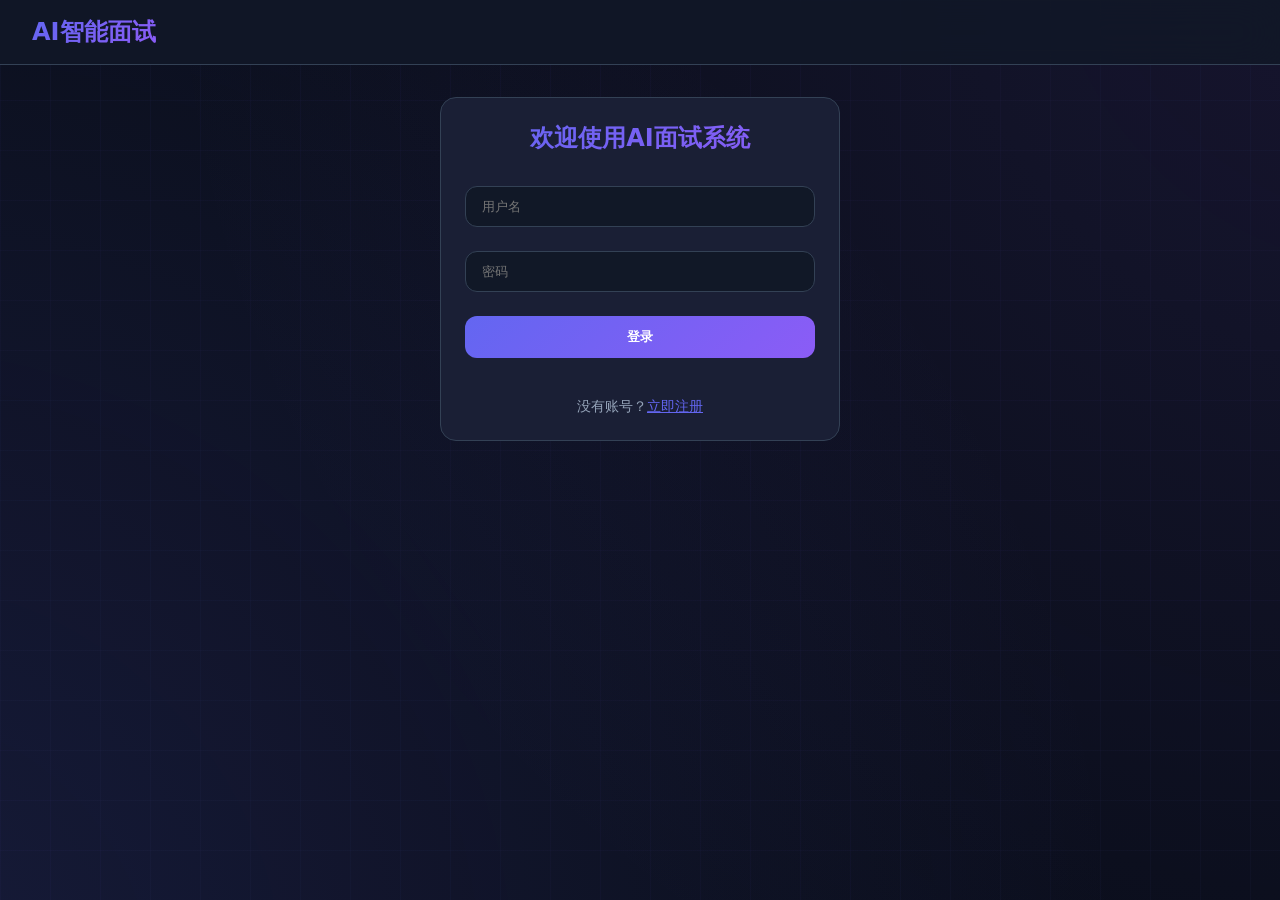
==== app/static_new/index.html @ 8582b187 "feat: 重构高级UI界面 - 深色科技风 - 新增 index.html: 完整面试流程页面（登录/注册/简历上传/面试/报告） - 新增 app.js: 纯JS逻辑，无Vue依赖 - 新增 Ch" ====
<!DOCTYPE html>
<html lang="zh-CN">
<head>
    <meta charset="UTF-8">
    <meta name="viewport" content="width=device-width, initial-scale=1.0">
    <title>AI智能面试系统</title>
    <link rel="stylesheet" href="css/style.css">
    <script src="js/chart.umd.js"></script>
</head>
<body>
    <div class="bg"></div>
    <div class="grid"></div>
    <nav class="navbar">
        <div class="brand">AI智能面试</div>
        <div class="flex gap-2 items-center">
            <span id="userInfo" class="text-muted text-sm hidden"></span>
            <button id="btnLogout" class="btn btn-secondary hidden" onclick="logout()">退出</button>
        </div>
    </nav>
    <main class="container mt-4">
        <!-- 登录界面 -->
        <div id="loginSection" class="card fade-in" style="max-width:400px;margin:2rem auto">
            <h2 class="text-2xl text-gradient mb-4 text-center">欢迎使用AI面试系统</h2>
            <div class="flex flex-col gap-3">
                <input type="text" id="username" class="input" placeholder="用户名">
                <input type="password" id="password" class="input" placeholder="密码">
                <button class="btn btn-primary w-full" onclick="login()">登录</button>
                <p class="text-center text-muted text-sm mt-2">没有账号？<a href="#" onclick="showRegister();return false" style="color:var(--accent)">立即注册</a></p>
            </div>
        </div>
        <!-- 注册界面 -->
        <div id="registerSection" class="card fade-in hidden" style="max-width:400px;margin:2rem auto">
            <h2 class="text-2xl text-gradient mb-4 text-center">用户注册</h2>
            <div class="flex flex-col gap-3">
                <input type="text" id="regUsername" class="input" placeholder="用户名">
                <input type="email" id="regEmail" class="input" placeholder="邮箱">
                <input type="tel" id="regPhone" class="input" placeholder="手机号">
                <input type="password" id="regPassword" class="input" placeholder="密码">
                <button class="btn btn-primary w-full" onclick="register()">注册</button>
                <p class="text-center text-muted text-sm mt-2">已有账号？<a href="#" onclick="showLogin();return false" style="color:var(--accent)">立即登录</a></p>
            </div>
        </div>
        <!-- 简历上传 -->
        <div id="uploadSection" class="card fade-in hidden">
            <h2 class="text-xl font-bold mb-3">上传简历开始面试</h2>
            <div class="flex flex-col gap-3">
                <input type="file" id="resumeFile" class="input" accept=".pdf,.doc,.docx">
                <button class="btn btn-primary" onclick="uploadResume()">开始AI面试</button>
            </div>
            <p class="text-muted text-sm mt-3">支持PDF、Word格式简历，AI将根据简历生成个性化面试问题</p>
        </div>
        <!-- 面试主界面 -->
        <div id="interviewSection" class="hidden">
            <div class="card mb-4">
                <div class="flex justify-between items-center mb-2">
                    <span class="font-bold">面试进度</span>
                    <span id="progressText">0/5</span>
                </div>
                <div class="progress"><div id="progressFill" class="progress-fill" style="width:0%"></div></div>
            </div>
            <div class="grid-2">
                <div class="flex flex-col gap-4">
                    <div class="card">
                        <h3 class="text-lg font-bold mb-3">实时监控</h3>
                        <div class="video">
                            <video id="videoPreview" autoplay muted playsinline></video>
                            <div id="cameraOverlay" class="overlay">
                                <div class="icon">📹</div>
                                <p>点击启动摄像头</p>
                                <button class="btn btn-primary mt-3" onclick="startCamera()">启动摄像头</button>
                            </div>
                            <div id="recordingIndicator" class="rec hidden">
                                <span class="dot"></span><span>录制中</span>
                                <span id="recTime">00:00</span>
                            </div>
                        </div>
                        <div class="flex gap-2 mt-3">
                            <button id="btnStartRec" class="btn btn-danger" onclick="startRecording()" disabled>开始录制</button>
                            <button id="btnStopRec" class="btn btn-secondary hidden" onclick="stopRecording()">停止录制</button>
                        </div>
                    </div>
                    <div class="card">
                        <h3 class="text-lg font-bold mb-3">表情分析</h3>
                        <div id="expressionStatus" class="text-muted">等待摄像头启动...</div>
                        <canvas id="expressionChart" style="max-height:150px"></canvas>
                        <div class="grid-3 mt-3 text-sm">
                            <div class="text-center">
                                <div class="text-gradient text-2xl font-bold" id="emotionScore">--</div>
                                <div class="text-muted">情绪得分</div>
                            </div>
                            <div class="text-center">
                                <div class="text-gradient text-2xl font-bold" id="expressionCount">0</div>
                                <div class="text-muted">分析次数</div>
                            </div>
                            <div class="text-center">
                                <div class="text-gradient text-2xl font-bold" id="avgScore">--</div>
                                <div class="text-muted">平均分</div>
                            </div>
                        </div>
                    </div>
                </div>
                <div class="flex flex-col gap-4">
                    <div class="qcard">
                        <div class="flex justify-between items-center mb-3">
                            <span id="questionNum" class="badge badge-primary">问题 1</span>
                            <span id="questionType" class="badge badge-warning">准备中</span>
                        </div>
                        <h3 id="questionText" class="text-xl font-bold mb-4">正在加载问题...</h3>
                        <div id="scoreHint" class="text-muted text-sm mb-4">
                            <strong>评分标准：</strong><span id="scoreStandard">--</span>
                        </div>
                    </div>
                    <div class="card">
                        <h3 class="text-lg font-bold mb-3">你的回答</h3>
                        <textarea id="answerText" class="input" rows="6" placeholder="请输入你的回答..."></textarea>
                        <div class="flex justify-between items-center mt-3">
                            <div class="text-muted text-sm"><span id="charCount">0</span> 字</div>
                            <button id="btnSubmit" class="btn btn-primary" onclick="submitAnswer()" disabled>提交答案</button>
                        </div>
                    </div>
                    <div class="flex gap-3">
                        <button id="btnPrev" class="btn btn-secondary flex-1" onclick="prevQuestion()" disabled>上一题</button>
                        <button id="btnNext" class="btn btn-secondary flex-1" onclick="nextQuestion()" disabled>下一题</button>
                    </div>
                </div>
            </div>
            <div class="card mt-4 text-center">
                <button id="btnFinish" class="btn btn-success btn-lg" onclick="finishInterview()" disabled>完成面试并生成报告</button>
            </div>
        </div>
        <!-- 报告界面 -->
        <div id="reportSection" class="hidden fade-in">
            <h2 class="text-2xl text-gradient mb-4 text-center">面试评估报告</h2>
            <div class="grid-2">
                <div class="card">
                    <h3 class="text-lg font-bold mb-3">能力雷达图</h3>
                    <canvas id="radarChart"></canvas>
                </div>
                <div class="card">
                    <h3 class="text-lg font-bold mb-3">综合评价</h3>
                    <div class="text-center mb-4">
                        <div class="text-gradient text-3xl font-bold" id="totalScore">--</div>
                        <div id="totalLevel" class="text-muted">--</div>
                    </div>
                    <div id="recommendation" class="text-center mt-3"></div>
                </div>
            </div>
            <div class="card mt-4">
                <h3 class="text-lg font-bold mb-3">详细评价            <div class="card mt-4">
                <h3 class="text-lg font-bold mb-3">详细评价</h3>
                <div id="evaluationDetails"></div>
            </div>
            <div class="card mt-4">
                <h3 class="text-lg font-bold mb-3">改进建议</h3>
                <div id="improvements"></div>
            </div>
            <div class="text-center mt-4">
                <button class="btn btn-primary" onclick="location.reload()">重新面试</button>
            </div>
        </div>
    </main>
    <div id="toast" class="toast"></div>
    <script src="js/app.js"></script>
</body>
</html>
---- app/static_new/css/style.css ----
/* AI面试系统 - 深色科技风 */
:root{--bg:#0a0e1a;--bg2:#111827;--card:#1a1f35;--accent:#6366f1;--accent2:#8b5cf6;--success:#10b981;--danger:#ef4444;--text:#f8fafc;--muted:#94a3b8;--border:#334155}
*{margin:0;padding:0;box-sizing:border-box}
body{font-family:Inter,system-ui,sans-serif;background:var(--bg);color:var(--text);min-height:100vh}
.bg{position:fixed;top:0;left:0;width:100%;height:100%;z-index:-1;overflow:hidden}
.bg::before{content:'';position:absolute;top:-50%;left:-50%;width:200%;height:200%;background:radial-gradient(circle at 20% 80%,rgba(99,102,241,.15),transparent 50%),radial-gradient(circle at 80% 20%,rgba(139,92,246,.1),transparent 50%);animation:bgP 15s ease-in-out infinite}
@keyframes bgP{0%,100%{transform:translate(0) scale(1)}33%{transform:translate(2%,2%) scale(1.02)}66%{transform:translate(-1%,1%) scale(.98)}}
.grid{position:fixed;top:0;left:0;width:100%;height:100%;background-image:linear-gradient(rgba(99,102,241,.03) 1px,transparent 1px),linear-gradient(90deg,rgba(99,102,241,.03) 1px,transparent 1px);background-size:50px 50px;z-index:-1}
.navbar{background:rgba(17,24,39,.9);backdrop-filter:blur(20px);border-bottom:1px solid var(--border);padding:1rem 2rem;position:sticky;top:0;z-index:100;display:flex;align-items:center;justify-content:space-between}
.brand{font-size:1.5rem;font-weight:700;background:linear-gradient(135deg,var(--accent),var(--accent2));-webkit-background-clip:text;-webkit-text-fill-color:transparent}
.container{max-width:1400px;margin:0 auto;padding:0 1rem}
.card{background:var(--card);border:1px solid var(--border);border-radius:16px;padding:1.5rem;transition:all .3s}
.card:hover{transform:translateY(-4px);box-shadow:0 12px 40px rgba(0,0,0,.4);border-color:var(--accent)}
.btn{padding:.75rem 1.5rem;border-radius:12px;font-weight:600;cursor:pointer;border:none;transition:all .3s}
.btn-primary{background:linear-gradient(135deg,var(--accent),var(--accent2));color:#fff}
.btn-primary:hover{transform:scale(1.05);box-shadow:0 0 30px rgba(99,102,241,.4)}
.btn-secondary{background:transparent;border:2px solid var(--accent);color:var(--accent)}
.btn-secondary:hover{background:var(--accent);color:#fff}
.btn-danger{background:var(--danger);color:#fff}
.btn-success{background:var(--success);color:#fff}
.input{background:var(--bg2);border:1px solid var(--border);border-radius:12px;padding:.75rem 1rem;color:var(--text);width:100%;transition:all .3s}
.input:focus{outline:none;border-color:var(--accent);box-shadow:0 0 0 3px rgba(99,102,241,.3)}
textarea.input{min-height:120px;resize:vertical}
.video{position:relative;border-radius:16px;overflow:hidden;background:var(--bg2);border:2px solid var(--border);aspect-ratio:4/3}
.video video{width:100%;height:100%;object-fit:cover}
.overlay{position:absolute;top:0;left:0;width:100%;height:100%;display:flex;flex-direction:column;align-items:center;justify-content:center;background:rgba(0,0,0,.85);color:var(--muted)}
.overlay.active{display:none}
.icon{font-size:4rem;margin-bottom:1rem;opacity:.5}
.rec{position:absolute;top:1rem;right:1rem;display:flex;align-items:center;gap:.5rem;padding:.5rem 1rem;background:rgba(239,68,68,.9);border-radius:20px;font-size:.875rem;font-weight:600;animation:pulse 1.5s ease-in-out infinite}
@keyframes pulse{0%,100%{opacity:1}50%{opacity:.7}}
.dot{width:10px;height:10px;background:#fff;border-radius:50%;animation:blink 1s ease-in-out infinite}
@keyframes blink{0%,100%{opacity:1}50%{opacity:.3}}
.qcard{background:linear-gradient(135deg,var(--card),#232a45);border:1px solid var(--border);border-radius:20px;padding:2rem;position:relative;overflow:hidden}
.qcard::before{content:'';position:absolute;top:0;left:0;right:0;height:4px;background:linear-gradient(90deg,var(--accent),var(--accent2),var(--success))}
.badge{display:inline-block;padding:.25rem .75rem;border-radius:20px;font-size:.75rem;font-weight:600}
.badge-primary{background:var(--accent)}.badge-success{background:var(--success)}.badge-warning{background:#f59e0b}.badge-danger{background:var(--danger)}
.progress{height:8px;background:var(--bg2);border-radius:4px;overflow:hidden}
.progress-fill{height:100%;background:linear-gradient(90deg,var(--accent),var(--success));transition:width .5s}
.text-gradient{background:linear-gradient(135deg,var(--accent),var(--accent2));-webkit-background-clip:text;-webkit-text-fill-color:transparent}
.text-muted{color:var(--muted)}
.mt-1{margin-top:.5rem}.mt-2{margin-top:1rem}.mt-3{margin-top:1.5rem}.mt-4{margin-top:2rem}
.mb-1{margin-bottom:.5rem}.mb-2{margin-bottom:1rem}.mb-3{margin-bottom:1.5rem}.mb-4{margin-bottom:2rem}
.flex{display:flex}.flex-wrap{flex-wrap:wrap}.flex-col{flex-direction:column}.items-center{align-items:center}.justify-center{justify-content:center}.justify-between{justify-content:space-between}.gap-1{gap:.5rem}.gap-2{gap:1rem}.gap-3{gap:1.5rem}.gap-4{gap:2rem}
.grid-2{display:grid;grid-template-columns:repeat(2,1fr);gap:1.5rem}
.grid-3{display:grid;grid-template-columns:repeat(3,1fr);gap:1.5rem}
.text-center{text-align:center}.font-bold{font-weight:700}.text-sm{font-size:.875rem}.text-lg{font-size:1.125rem}.text-xl{font-size:1.25rem}.text-2xl{font-size:1.5rem}.text-3xl{font-size:2rem}
.w-full{width:100%}.hidden{display:none}
.fade-in{animation:fadeIn .5s ease}
@keyframes fadeIn{from{opacity:0;transform:translateY(20px)}to{opacity:1;transform:translateY(0)}}
.slide-up{animation:slideUp .5s ease}
@keyframes slideUp{from{opacity:0;transform:translateY(40px)}to{opacity:1;transform:translateY(0)}}
@media(max-width:1024px){.grid-3{grid-template-columns:repeat(2,1fr)}}
@media(max-width:768px){.grid-2,.grid-3{grid-template-columns:1fr}}
/* Toast */
.toast{position:fixed;bottom:2rem;left:50%;transform:translateX(-50%) translateY(100px);background:var(--card);border:1px solid var(--accent);color:var(--text);padding:1rem 2rem;border-radius:12px;opacity:0;transition:all .3s;z-index:1000;box-shadow:0 10px 40px rgba(99,102,241,.3)}
.toast.show{opacity:1;transform:translateX(-50%) translateY(0)}
/* 按钮尺寸 */
.btn-lg{padding:1rem 2.5rem;font-size:1.125rem}
/* Flex */
.flex-1{flex:1}
/* 弹性容器 */
.gap-3{gap:1.5rem}
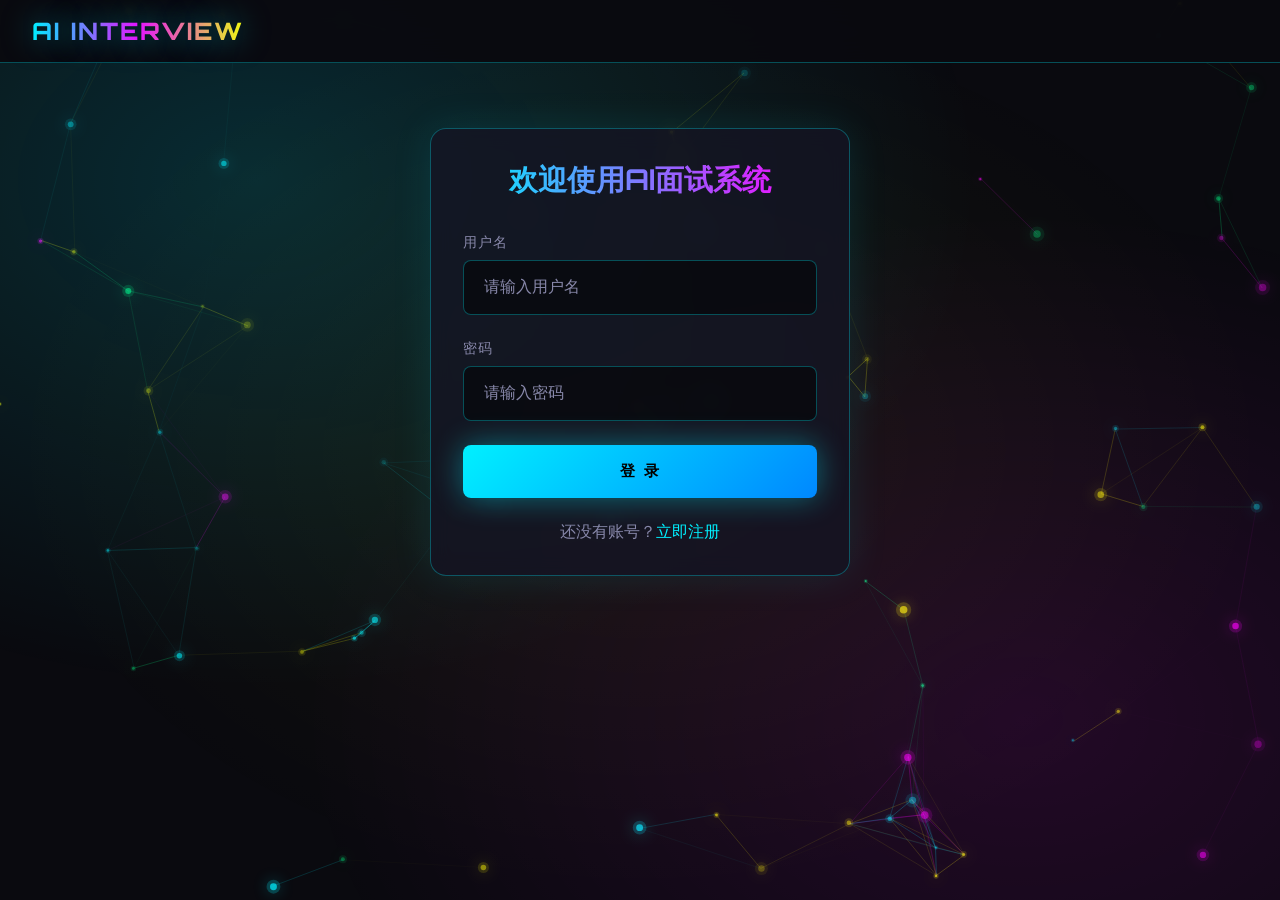
==== commit add6dd5a: "feat: 全新赛博朋克风格UI - 动态粒子背景 + 连线效果 - 霓虹渐变色彩 (青色/紫色/黄色) - Orbitron字体标题 - 卡片发光边框动画 - 更好看的进度条和按钮效果 - 雷达图新" ====
--- a/app/static_new/index.html
+++ b/app/static_new/index.html
@@ -8,158 +8,215 @@
     <script src="js/chart.umd.js"></script>
 </head>
 <body>
-    <div class="bg"></div>
-    <div class="grid"></div>
+    <!-- 动态背景 -->
+    <canvas id="particles" class="canvas-bg"></canvas>
+    <div class="glow-bg"></div>
+    
+    <!-- 导航栏 -->
     <nav class="navbar">
-        <div class="brand">AI智能面试</div>
-        <div class="flex gap-2 items-center">
-            <span id="userInfo" class="text-muted text-sm hidden"></span>
-            <button id="btnLogout" class="btn btn-secondary hidden" onclick="logout()">退出</button>
+        <div class="brand">AI INTERVIEW</div>
+        <div class="nav-links">
+            <span id="navUser" class="nav-user hidden"></span>
+            <button id="btnLogout" class="nav-logout hidden" onclick="logout()">退出</button>
         </div>
     </nav>
-    <main class="container mt-4">
+    
+    <main class="container">
         <!-- 登录界面 -->
-        <div id="loginSection" class="card fade-in" style="max-width:400px;margin:2rem auto">
-            <h2 class="text-2xl text-gradient mb-4 text-center">欢迎使用AI面试系统</h2>
-            <div class="flex flex-col gap-3">
-                <input type="text" id="username" class="input" placeholder="用户名">
-                <input type="password" id="password" class="input" placeholder="密码">
-                <button class="btn btn-primary w-full" onclick="login()">登录</button>
-                <p class="text-center text-muted text-sm mt-2">没有账号？<a href="#" onclick="showRegister();return false" style="color:var(--accent)">立即注册</a></p>
-            </div>
-        </div>
+        <div id="loginSection" class="card login-card card-glow fade-in">
+            <h2>欢迎使用AI面试系统</h2>
+            <div class="input-group">
+                <label>用户名</label>
+                <input type="text" id="username" class="input" placeholder="请输入用户名">
+            </div>
+            <div class="input-group">
+                <label>密码</label>
+                <input type="password" id="password" class="input" placeholder="请输入密码">
+            </div>
+            <button class="btn btn-primary btn-block" onclick="login()">登 录</button>
+            <p style="margin-top:1.5rem;color:var(--muted)">
+                还没有账号？<a class="link" onclick="showRegister()">立即注册</a>
+            </p>
+        </div>
+        
         <!-- 注册界面 -->
-        <div id="registerSection" class="card fade-in hidden" style="max-width:400px;margin:2rem auto">
-            <h2 class="text-2xl text-gradient mb-4 text-center">用户注册</h2>
-            <div class="flex flex-col gap-3">
-                <input type="text" id="regUsername" class="input" placeholder="用户名">
-                <input type="email" id="regEmail" class="input" placeholder="邮箱">
-                <input type="tel" id="regPhone" class="input" placeholder="手机号">
-                <input type="password" id="regPassword" class="input" placeholder="密码">
-                <button class="btn btn-primary w-full" onclick="register()">注册</button>
-                <p class="text-center text-muted text-sm mt-2">已有账号？<a href="#" onclick="showLogin();return false" style="color:var(--accent)">立即登录</a></p>
-            </div>
-        </div>
+        <div id="registerSection" class="card login-card card-glow hidden">
+            <h2>用户注册</h2>
+            <div class="input-group">
+                <label>用户名</label>
+                <input type="text" id="regUsername" class="input" placeholder="请输入用户名">
+            </div>
+            <div class="input-group">
+                <label>邮箱</label>
+                <input type="email" id="regEmail" class="input" placeholder="请输入邮箱">
+            </div>
+            <div class="input-group">
+                <label>手机号</label>
+                <input type="tel" id="regPhone" class="input" placeholder="请输入手机号">
+            </div>
+            <div class="input-group">
+                <label>密码</label>
+                <input type="password" id="regPassword" class="input" placeholder="请输入密码">
+            </div>
+            <button class="btn btn-primary btn-block" onclick="register()">注 册</button>
+            <p style="margin-top:1.5rem;color:var(--muted)">
+                已有账号？<a class="link" onclick="showLogin()">立即登录</a>
+            </p>
+        </div>
+        
         <!-- 简历上传 -->
-        <div id="uploadSection" class="card fade-in hidden">
-            <h2 class="text-xl font-bold mb-3">上传简历开始面试</h2>
-            <div class="flex flex-col gap-3">
-                <input type="file" id="resumeFile" class="input" accept=".pdf,.doc,.docx">
-                <button class="btn btn-primary" onclick="uploadResume()">开始AI面试</button>
-            </div>
-            <p class="text-muted text-sm mt-3">支持PDF、Word格式简历，AI将根据简历生成个性化面试问题</p>
-        </div>
-        <!-- 面试主界面 -->
+        <div id="uploadSection" class="card card-glow hidden slide-up">
+            <h2 style="font-family:'Orbitron',monospace;font-size:1.5rem;margin-bottom:1.5rem;background:linear-gradient(90deg,var(--accent),var(--accent2));-webkit-background-clip:text;-webkit-text-fill-color:transparent">上传简历开始面试</h2>
+            <div style="border:2px dashed var(--border);border-radius:16px;padding:3rem;text-align:center;background:rgba(0,0,0,0.3)">
+                <div style="font-size:3rem;margin-bottom:1rem">📄</div>
+                <input type="file" id="resumeFile" class="input" accept=".pdf,.doc,.docx" style="display:none">
+                <button class="btn btn-secondary" onclick="document.getElementById('resumeFile').click()">选择简历文件</button>
+                <p id="fileName" style="margin-top:1rem;color:var(--muted)">支持 PDF、Word 格式</p>
+            </div>
+            <button class="btn btn-primary btn-block" style="margin-top:1.5rem" onclick="uploadResume()">开始AI面试</button>
+        </div>
+        
+        <!-- 面试界面 -->
         <div id="interviewSection" class="hidden">
-            <div class="card mb-4">
-                <div class="flex justify-between items-center mb-2">
-                    <span class="font-bold">面试进度</span>
-                    <span id="progressText">0/5</span>
-                </div>
-                <div class="progress"><div id="progressFill" class="progress-fill" style="width:0%"></div></div>
-            </div>
+            <!-- 进度条 -->
+            <div class="card" style="margin-bottom:2rem">
+                <div class="progress-container">
+                    <div class="progress-header">
+                        <span>面试进度</span>
+                        <span id="progressText">0/5</span>
+                    </div>
+                    <div class="progress-bar">
+                        <div id="progressFill" class="progress-fill" style="width:0%"></div>
+                    </div>
+                </div>
+            </div>
+            
             <div class="grid-2">
-                <div class="flex flex-col gap-4">
-                    <div class="card">
-                        <h3 class="text-lg font-bold mb-3">实时监控</h3>
-                        <div class="video">
-                            <video id="videoPreview" autoplay muted playsinline></video>
-                            <div id="cameraOverlay" class="overlay">
-                                <div class="icon">📹</div>
-                                <p>点击启动摄像头</p>
-                                <button class="btn btn-primary mt-3" onclick="startCamera()">启动摄像头</button>
-                            </div>
-                            <div id="recordingIndicator" class="rec hidden">
-                                <span class="dot"></span><span>录制中</span>
-                                <span id="recTime">00:00</span>
-                            </div>
-                        </div>
-                        <div class="flex gap-2 mt-3">
-                            <button id="btnStartRec" class="btn btn-danger" onclick="startRecording()" disabled>开始录制</button>
-                            <button id="btnStopRec" class="btn btn-secondary hidden" onclick="stopRecording()">停止录制</button>
-                        </div>
-                    </div>
-                    <div class="card">
-                        <h3 class="text-lg font-bold mb-3">表情分析</h3>
-                        <div id="expressionStatus" class="text-muted">等待摄像头启动...</div>
-                        <canvas id="expressionChart" style="max-height:150px"></canvas>
-                        <div class="grid-3 mt-3 text-sm">
-                            <div class="text-center">
-                                <div class="text-gradient text-2xl font-bold" id="emotionScore">--</div>
-                                <div class="text-muted">情绪得分</div>
-                            </div>
-                            <div class="text-center">
-                                <div class="text-gradient text-2xl font-bold" id="expressionCount">0</div>
-                                <div class="text-muted">分析次数</div>
-                            </div>
-                            <div class="text-center">
-                                <div class="text-gradient text-2xl font-bold" id="avgScore">--</div>
-                                <div class="text-muted">平均分</div>
-                            </div>
-                        </div>
-                    </div>
-                </div>
-                <div class="flex flex-col gap-4">
-                    <div class="qcard">
-                        <div class="flex justify-between items-center mb-3">
-                            <span id="questionNum" class="badge badge-primary">问题 1</span>
-                            <span id="questionType" class="badge badge-warning">准备中</span>
-                        </div>
-                        <h3 id="questionText" class="text-xl font-bold mb-4">正在加载问题...</h3>
-                        <div id="scoreHint" class="text-muted text-sm mb-4">
-                            <strong>评分标准：</strong><span id="scoreStandard">--</span>
-                        </div>
-                    </div>
-                    <div class="card">
-                        <h3 class="text-lg font-bold mb-3">你的回答</h3>
-                        <textarea id="answerText" class="input" rows="6" placeholder="请输入你的回答..."></textarea>
-                        <div class="flex justify-between items-center mt-3">
-                            <div class="text-muted text-sm"><span id="charCount">0</span> 字</div>
-                            <button id="btnSubmit" class="btn btn-primary" onclick="submitAnswer()" disabled>提交答案</button>
-                        </div>
-                    </div>
-                    <div class="flex gap-3">
-                        <button id="btnPrev" class="btn btn-secondary flex-1" onclick="prevQuestion()" disabled>上一题</button>
-                        <button id="btnNext" class="btn btn-secondary flex-1" onclick="nextQuestion()" disabled>下一题</button>
-                    </div>
-                </div>
-            </div>
-            <div class="card mt-4 text-center">
-                <button id="btnFinish" class="btn btn-success btn-lg" onclick="finishInterview()" disabled>完成面试并生成报告</button>
-            </div>
-        </div>
+                <!-- 左侧：视频监控 -->
+                <div class="card card-glow">
+                    <h3 style="font-family:'Orbitron',monospace;margin-bottom:1rem">📹 实时监控</h3>
+                    <div class="video-container">
+                        <video id="videoPreview" autoplay muted playsinline></video>
+                        <div id="cameraOverlay" class="video-overlay">
+                            <div class="icon">🎥</div>
+                            <p>点击启动摄像头</p>
+                            <button class="btn btn-primary" style="margin-top:1rem" onclick="startCamera()">启动摄像头</button>
+                        </div>
+                        <div id="recordingIndicator" class="recording-indicator hidden">
+                            <span class="dot"></span>
+                            <span>REC</span>
+                            <span id="recTime">00:00</span>
+                        </div>
+                    </div>
+                    <div style="display:flex;gap:1rem;margin-top:1rem">
+                        <button id="btnStartRec" class="btn btn-danger" onclick="startRecording()" disabled>开始录制</button>
+                        <button id="btnStopRec" class="btn btn-secondary hidden" onclick="stopRecording()">停止录制</button>
+                    </div>
+                </div>
+                
+                <!-- 表情分析 -->
+                <div class="card card-glow">
+                    <h3 style="font-family:'Orbitron',monospace;margin-bottom:1rem">😊 表情分析</h3>
+                    <canvas id="expressionChart" style="height:150px"></canvas>
+                    <div class="grid-3" style="margin-top:1rem">
+                        <div class="stat-box">
+                            <div class="stat-value" id="emotionScore">--</div>
+                            <div class="stat-label">情绪得分</div>
+                        </div>
+                        <div class="stat-box">
+                            <div class="stat-value" id="expressionCount">0</div>
+                            <div class="stat-label">分析次数</div>
+                        </div>
+                        <div class="stat-box">
+                            <div class="stat-value" id="avgScore">--</div>
+                            <div class="stat-label">平均分</div>
+                        </div>
+                    </div>
+                </div>
+            </div>
+            
+            <!-- 问题区域 -->
+            <div class="question-card" style="margin:2rem 0">
+                <div>
+                    <span class="question-number" id="questionNum">问题 1</span>
+                    <span class="question-type" id="questionType">准备中</span>
+                </div>
+                <p class="question-text" id="questionText">正在加载问题...</p>
+                <div class="question-hint">
+                    <strong>评分标准：</strong>
+                    <span id="scoreStandard">--</span>
+                </div>
+            </div>
+            
+            <!-- 回答区域 -->
+            <div class="card card-glow" style="margin-bottom:2rem">
+                <h3 style="font-family:'Orbitron',monospace;margin-bottom:1rem">✍️ 你的回答</h3>
+                <textarea id="answerText" class="input" placeholder="请输入你的回答..."></textarea>
+                <div style="display:flex;justify-content:space-between;align-items:center;margin-top:1rem">
+                    <span style="color:var(--muted)"><span id="charCount">0</span> 字</span>
+                    <button id="btnSubmit" class="btn btn-primary" onclick="submitAnswer()" disabled>提交答案</button>
+                </div>
+            </div>
+            
+            <!-- 导航按钮 -->
+            <div style="display:flex;gap:1rem;margin-bottom:2rem">
+                <button id="btnPrev" class="btn btn-secondary" style="flex:1" onclick="prevQuestion()" disabled>← 上一题</button>
+                <button id="btnNext" class="btn btn-secondary" style="flex:1" onclick="nextQuestion()" disabled>下一题 →</button>
+            </div>
+            
+            <!-- 完成按钮 -->
+            <div class="card" style="text-align:center">
+                <button id="btnFinish" class="btn btn-success btn-lg" onclick="finishInterview()" disabled>
+                    🎯 完成面试并生成报告
+                </button>
+            </div>
+        </div>
+        
         <!-- 报告界面 -->
-        <div id="reportSection" class="hidden fade-in">
-            <h2 class="text-2xl text-gradient mb-4 text-center">面试评估报告</h2>
+        <div id="reportSection" class="hidden">
+            <div class="report-header">
+                <h1 class="report-title">面试评估报告</h1>
+            </div>
+            
             <div class="grid-2">
-                <div class="card">
-                    <h3 class="text-lg font-bold mb-3">能力雷达图</h3>
-                    <canvas id="radarChart"></canvas>
-                </div>
-                <div class="card">
-                    <h3 class="text-lg font-bold mb-3">综合评价</h3>
-                    <div class="text-center mb-4">
-                        <div class="text-gradient text-3xl font-bold" id="totalScore">--</div>
-                        <div id="totalLevel" class="text-muted">--</div>
-                    </div>
-                    <div id="recommendation" class="text-center mt-3"></div>
-                </div>
-            </div>
-            <div class="card mt-4">
-                <h3 class="text-lg font-bold mb-3">详细评价            <div class="card mt-4">
-                <h3 class="text-lg font-bold mb-3">详细评价</h3>
+                <div class="card card-glow">
+                    <h3 style="font-family:'Orbitron',monospace;margin-bottom:1rem">📊 能力雷达图</h3>
+                    <div class="chart-container">
+                        <canvas id="radarChart"></canvas>
+                    </div>
+                </div>
+                
+                <div class="card card-glow">
+                    <h3 style="font-family:'Orbitron',monospace;margin-bottom:1rem">🏆 综合评价</h3>
+                    <div style="text-align:center;padding:2rem">
+                        <div class="total-score" id="totalScore">--</div>
+                        <div id="levelBadge"></div>
+                    </div>
+                    <div id="recommendation" style="text-align:center"></div>
+                </div>
+            </div>
+            
+            <div class="card card-glow" style="margin-top:2rem">
+                <h3 style="font-family:'Orbitron',monospace;margin-bottom:1rem">📝 详细评价</h3>
                 <div id="evaluationDetails"></div>
             </div>
-            <div class="card mt-4">
-                <h3 class="text-lg font-bold mb-3">改进建议</h3>
+            
+            <div class="card card-glow" style="margin-top:2rem">
+                <h3 style="font-family:'Orbitron',monospace;margin-bottom:1rem">💡 改进建议</h3>
                 <div id="improvements"></div>
             </div>
-            <div class="text-center mt-4">
-                <button class="btn btn-primary" onclick="location.reload()">重新面试</button>
+            
+            <div style="text-align:center;margin-top:2rem">
+                <button class="btn btn-primary btn-lg" onclick="location.reload()">🔄 重新面试</button>
             </div>
         </div>
     </main>
+    
+    <!-- Toast提示 -->
     <div id="toast" class="toast"></div>
+    
+    <!-- 粒子动画 -->
+    <script src="js/particles.js"></script>
     <script src="js/app.js"></script>
 </body>
 </html>
--- a/app/static_new/css/style.css
+++ b/app/static_new/css/style.css
@@ -1,62 +1,671 @@
-/* AI面试系统 - 深色科技风 */
-:root{--bg:#0a0e1a;--bg2:#111827;--card:#1a1f35;--accent:#6366f1;--accent2:#8b5cf6;--success:#10b981;--danger:#ef4444;--text:#f8fafc;--muted:#94a3b8;--border:#334155}
-*{margin:0;padding:0;box-sizing:border-box}
-body{font-family:Inter,system-ui,sans-serif;background:var(--bg);color:var(--text);min-height:100vh}
-.bg{position:fixed;top:0;left:0;width:100%;height:100%;z-index:-1;overflow:hidden}
-.bg::before{content:'';position:absolute;top:-50%;left:-50%;width:200%;height:200%;background:radial-gradient(circle at 20% 80%,rgba(99,102,241,.15),transparent 50%),radial-gradient(circle at 80% 20%,rgba(139,92,246,.1),transparent 50%);animation:bgP 15s ease-in-out infinite}
-@keyframes bgP{0%,100%{transform:translate(0) scale(1)}33%{transform:translate(2%,2%) scale(1.02)}66%{transform:translate(-1%,1%) scale(.98)}}
-.grid{position:fixed;top:0;left:0;width:100%;height:100%;background-image:linear-gradient(rgba(99,102,241,.03) 1px,transparent 1px),linear-gradient(90deg,rgba(99,102,241,.03) 1px,transparent 1px);background-size:50px 50px;z-index:-1}
-.navbar{background:rgba(17,24,39,.9);backdrop-filter:blur(20px);border-bottom:1px solid var(--border);padding:1rem 2rem;position:sticky;top:0;z-index:100;display:flex;align-items:center;justify-content:space-between}
-.brand{font-size:1.5rem;font-weight:700;background:linear-gradient(135deg,var(--accent),var(--accent2));-webkit-background-clip:text;-webkit-text-fill-color:transparent}
-.container{max-width:1400px;margin:0 auto;padding:0 1rem}
-.card{background:var(--card);border:1px solid var(--border);border-radius:16px;padding:1.5rem;transition:all .3s}
-.card:hover{transform:translateY(-4px);box-shadow:0 12px 40px rgba(0,0,0,.4);border-color:var(--accent)}
-.btn{padding:.75rem 1.5rem;border-radius:12px;font-weight:600;cursor:pointer;border:none;transition:all .3s}
-.btn-primary{background:linear-gradient(135deg,var(--accent),var(--accent2));color:#fff}
-.btn-primary:hover{transform:scale(1.05);box-shadow:0 0 30px rgba(99,102,241,.4)}
-.btn-secondary{background:transparent;border:2px solid var(--accent);color:var(--accent)}
-.btn-secondary:hover{background:var(--accent);color:#fff}
-.btn-danger{background:var(--danger);color:#fff}
-.btn-success{background:var(--success);color:#fff}
-.input{background:var(--bg2);border:1px solid var(--border);border-radius:12px;padding:.75rem 1rem;color:var(--text);width:100%;transition:all .3s}
-.input:focus{outline:none;border-color:var(--accent);box-shadow:0 0 0 3px rgba(99,102,241,.3)}
-textarea.input{min-height:120px;resize:vertical}
-.video{position:relative;border-radius:16px;overflow:hidden;background:var(--bg2);border:2px solid var(--border);aspect-ratio:4/3}
-.video video{width:100%;height:100%;object-fit:cover}
-.overlay{position:absolute;top:0;left:0;width:100%;height:100%;display:flex;flex-direction:column;align-items:center;justify-content:center;background:rgba(0,0,0,.85);color:var(--muted)}
-.overlay.active{display:none}
-.icon{font-size:4rem;margin-bottom:1rem;opacity:.5}
-.rec{position:absolute;top:1rem;right:1rem;display:flex;align-items:center;gap:.5rem;padding:.5rem 1rem;background:rgba(239,68,68,.9);border-radius:20px;font-size:.875rem;font-weight:600;animation:pulse 1.5s ease-in-out infinite}
-@keyframes pulse{0%,100%{opacity:1}50%{opacity:.7}}
-.dot{width:10px;height:10px;background:#fff;border-radius:50%;animation:blink 1s ease-in-out infinite}
-@keyframes blink{0%,100%{opacity:1}50%{opacity:.3}}
-.qcard{background:linear-gradient(135deg,var(--card),#232a45);border:1px solid var(--border);border-radius:20px;padding:2rem;position:relative;overflow:hidden}
-.qcard::before{content:'';position:absolute;top:0;left:0;right:0;height:4px;background:linear-gradient(90deg,var(--accent),var(--accent2),var(--success))}
-.badge{display:inline-block;padding:.25rem .75rem;border-radius:20px;font-size:.75rem;font-weight:600}
-.badge-primary{background:var(--accent)}.badge-success{background:var(--success)}.badge-warning{background:#f59e0b}.badge-danger{background:var(--danger)}
-.progress{height:8px;background:var(--bg2);border-radius:4px;overflow:hidden}
-.progress-fill{height:100%;background:linear-gradient(90deg,var(--accent),var(--success));transition:width .5s}
-.text-gradient{background:linear-gradient(135deg,var(--accent),var(--accent2));-webkit-background-clip:text;-webkit-text-fill-color:transparent}
-.text-muted{color:var(--muted)}
-.mt-1{margin-top:.5rem}.mt-2{margin-top:1rem}.mt-3{margin-top:1.5rem}.mt-4{margin-top:2rem}
-.mb-1{margin-bottom:.5rem}.mb-2{margin-bottom:1rem}.mb-3{margin-bottom:1.5rem}.mb-4{margin-bottom:2rem}
-.flex{display:flex}.flex-wrap{flex-wrap:wrap}.flex-col{flex-direction:column}.items-center{align-items:center}.justify-center{justify-content:center}.justify-between{justify-content:space-between}.gap-1{gap:.5rem}.gap-2{gap:1rem}.gap-3{gap:1.5rem}.gap-4{gap:2rem}
-.grid-2{display:grid;grid-template-columns:repeat(2,1fr);gap:1.5rem}
-.grid-3{display:grid;grid-template-columns:repeat(3,1fr);gap:1.5rem}
-.text-center{text-align:center}.font-bold{font-weight:700}.text-sm{font-size:.875rem}.text-lg{font-size:1.125rem}.text-xl{font-size:1.25rem}.text-2xl{font-size:1.5rem}.text-3xl{font-size:2rem}
-.w-full{width:100%}.hidden{display:none}
-.fade-in{animation:fadeIn .5s ease}
-@keyframes fadeIn{from{opacity:0;transform:translateY(20px)}to{opacity:1;transform:translateY(0)}}
-.slide-up{animation:slideUp .5s ease}
-@keyframes slideUp{from{opacity:0;transform:translateY(40px)}to{opacity:1;transform:translateY(0)}}
-@media(max-width:1024px){.grid-3{grid-template-columns:repeat(2,1fr)}}
-@media(max-width:768px){.grid-2,.grid-3{grid-template-columns:1fr}}
+/* AI面试系统 - 赛博朋克风格 */
+@import url('https://fonts.googleapis.com/css2?family=Orbitron:wght@400;500;600;700;800;900&family=Rajdhani:wght@300;400;500;600;700&display=swap');
+
+:root {
+  --bg: #0a0a0f;
+  --bg2: #12121a;
+  --card: rgba(20, 20, 35, 0.8);
+  --accent: #00f0ff;
+  --accent2: #ff00ff;
+  --accent3: #ffff00;
+  --success: #00ff88;
+  --danger: #ff3366;
+  --text: #ffffff;
+  --muted: #8888aa;
+  --border: rgba(0, 240, 255, 0.3);
+}
+
+* { margin: 0; padding: 0; box-sizing: border-box; }
+
+body {
+  font-family: 'Rajdhani', sans-serif;
+  background: var(--bg);
+  color: var(--text);
+  min-height: 100vh;
+  overflow-x: hidden;
+  font-size: 16px;
+}
+
+/* 动态粒子背景 */
+.canvas-bg {
+  position: fixed;
+  top: 0;
+  left: 0;
+  width: 100%;
+  height: 100%;
+  z-index: -2;
+}
+
+/* 渐变光效 */
+.glow-bg {
+  position: fixed;
+  top: 0;
+  left: 0;
+  width: 100%;
+  height: 100%;
+  z-index: -1;
+  background: 
+    radial-gradient(ellipse at 20% 20%, rgba(0, 240, 255, 0.15) 0%, transparent 50%),
+    radial-gradient(ellipse at 80% 80%, rgba(255, 0, 255, 0.1) 0%, transparent 50%),
+    radial-gradient(ellipse at 50% 50%, rgba(255, 255, 0, 0.05) 0%, transparent 70%);
+  animation: glowPulse 8s ease-in-out infinite;
+}
+
+@keyframes glowPulse {
+  0%, 100% { opacity: 1; transform: scale(1); }
+  50% { opacity: 0.8; transform: scale(1.05); }
+}
+
+/* 导航栏 */
+.navbar {
+  background: rgba(10, 10, 15, 0.95);
+  backdrop-filter: blur(20px);
+  border-bottom: 1px solid var(--border);
+  padding: 1rem 2rem;
+  position: fixed;
+  top: 0;
+  left: 0;
+  right: 0;
+  z-index: 1000;
+  display: flex;
+  align-items: center;
+  justify-content: space-between;
+}
+
+.brand {
+  font-family: 'Orbitron', monospace;
+  font-size: 1.5rem;
+  font-weight: 800;
+  background: linear-gradient(90deg, var(--accent), var(--accent2), var(--accent3));
+  -webkit-background-clip: text;
+  -webkit-text-fill-color: transparent;
+  background-clip: text;
+  text-shadow: 0 0 30px rgba(0, 240, 255, 0.5);
+  letter-spacing: 2px;
+}
+
+.nav-links {
+  display: flex;
+  gap: 1rem;
+  align-items: center;
+}
+
+.nav-user {
+  color: var(--muted);
+  font-size: 0.9rem;
+}
+
+.nav-logout {
+  background: transparent;
+  border: 1px solid var(--danger);
+  color: var(--danger);
+  padding: 0.5rem 1rem;
+  border-radius: 4px;
+  cursor: pointer;
+  font-family: 'Rajdhani', sans-serif;
+  transition: all 0.3s;
+}
+
+.nav-logout:hover {
+  background: var(--danger);
+  color: white;
+}
+
+/* 主容器 */
+.container {
+  max-width: 1400px;
+  margin: 0 auto;
+  padding: 6rem 2rem 2rem;
+}
+
+/* 卡片 */
+.card {
+  background: var(--card);
+  border: 1px solid var(--border);
+  border-radius: 16px;
+  padding: 2rem;
+  backdrop-filter: blur(10px);
+  box-shadow: 0 0 40px rgba(0, 240, 255, 0.1);
+  transition: all 0.4s ease;
+}
+
+.card:hover {
+  transform: translateY(-5px);
+  box-shadow: 0 0 60px rgba(0, 240, 255, 0.2);
+  border-color: var(--accent);
+}
+
+.card-glow {
+  position: relative;
+}
+
+.card-glow::before {
+  content: '';
+  position: absolute;
+  top: -2px;
+  left: -2px;
+  right: -2px;
+  bottom: -2px;
+  background: linear-gradient(45deg, var(--accent), var(--accent2), var(--accent), var(--accent2));
+  border-radius: 18px;
+  z-index: -1;
+  opacity: 0;
+  transition: opacity 0.3s;
+}
+
+.card-glow:hover::before {
+  opacity: 1;
+  animation: borderGlow 2s linear infinite;
+}
+
+@keyframes borderGlow {
+  0% { filter: hue-rotate(0deg); }
+  100% { filter: hue-rotate(360deg); }
+}
+
+/* 登录卡片 */
+.login-card {
+  max-width: 420px;
+  margin: 2rem auto;
+  text-align: center;
+}
+
+.login-card h2 {
+  font-family: 'Orbitron', monospace;
+  font-size: 1.8rem;
+  margin-bottom: 2rem;
+  background: linear-gradient(90deg, var(--accent), var(--accent2));
+  -webkit-background-clip: text;
+  -webkit-text-fill-color: transparent;
+  background-clip: text;
+}
+
+/* 输入框 */
+.input-group {
+  margin-bottom: 1.5rem;
+  text-align: left;
+}
+
+.input-group label {
+  display: block;
+  margin-bottom: 0.5rem;
+  color: var(--muted);
+  font-size: 0.9rem;
+  text-transform: uppercase;
+  letter-spacing: 1px;
+}
+
+.input {
+  width: 100%;
+  padding: 1rem 1.25rem;
+  background: rgba(0, 0, 0, 0.5);
+  border: 1px solid var(--border);
+  border-radius: 8px;
+  color: var(--text);
+  font-size: 1rem;
+  font-family: 'Rajdhani', sans-serif;
+  transition: all 0.3s;
+}
+
+.input:focus {
+  outline: none;
+  border-color: var(--accent);
+  box-shadow: 0 0 20px rgba(0, 240, 255, 0.3), inset 0 0 20px rgba(0, 240, 255, 0.1);
+}
+
+.input::placeholder {
+  color: var(--muted);
+}
+
+textarea.input {
+  min-height: 150px;
+  resize: vertical;
+}
+
+/* 按钮 */
+.btn {
+  padding: 1rem 2rem;
+  border-radius: 8px;
+  font-family: 'Orbitron', monospace;
+  font-weight: 600;
+  font-size: 0.95rem;
+  cursor: pointer;
+  border: none;
+  transition: all 0.3s;
+  text-transform: uppercase;
+  letter-spacing: 2px;
+  position: relative;
+  overflow: hidden;
+}
+
+.btn::before {
+  content: '';
+  position: absolute;
+  top: 0;
+  left: -100%;
+  width: 100%;
+  height: 100%;
+  background: linear-gradient(90deg, transparent, rgba(255,255,255,0.2), transparent);
+  transition: left 0.5s;
+}
+
+.btn:hover::before {
+  left: 100%;
+}
+
+.btn-primary {
+  background: linear-gradient(135deg, var(--accent), #0088ff);
+  color: #000;
+  box-shadow: 0 0 30px rgba(0, 240, 255, 0.4);
+}
+
+.btn-primary:hover {
+  transform: scale(1.05);
+  box-shadow: 0 0 50px rgba(0, 240, 255, 0.6);
+}
+
+.btn-secondary {
+  background: transparent;
+  border: 2px solid var(--accent);
+  color: var(--accent);
+}
+
+.btn-secondary:hover {
+  background: var(--accent);
+  color: #000;
+}
+
+.btn-danger {
+  background: linear-gradient(135deg, var(--danger), #ff6600);
+  color: white;
+  box-shadow: 0 0 20px rgba(255, 51, 102, 0.4);
+}
+
+.btn-danger:hover {
+  transform: scale(1.05);
+  box-shadow: 0 0 40px rgba(255, 51, 102, 0.6);
+}
+
+.btn-success {
+  background: linear-gradient(135deg, var(--success), #00cc66);
+  color: #000;
+  box-shadow: 0 0 30px rgba(0, 255, 136, 0.4);
+}
+
+.btn-success:hover {
+  transform: scale(1.05);
+  box-shadow: 0 0 50px rgba(0, 255, 136, 0.6);
+}
+
+.btn-lg {
+  padding: 1.2rem 3rem;
+  font-size: 1.1rem;
+}
+
+.btn-block { width: 100%; }
+
+/* 链接 */
+.link {
+  color: var(--accent);
+  text-decoration: none;
+  transition: all 0.3s;
+  cursor: pointer;
+}
+
+.link:hover {
+  text-shadow: 0 0 10px var(--accent);
+}
+
+/* 视频区域 */
+.video-container {
+  position: relative;
+  border-radius: 16px;
+  overflow: hidden;
+  border: 2px solid var(--border);
+  background: #000;
+  aspect-ratio: 4/3;
+}
+
+.video-container video {
+  width: 100%;
+  height: 100%;
+  object-fit: cover;
+}
+
+.video-overlay {
+  position: absolute;
+  top: 0;
+  left: 0;
+  width: 100%;
+  height: 100%;
+  display: flex;
+  flex-direction: column;
+  align-items: center;
+  justify-content: center;
+  background: rgba(0, 0, 0, 0.9);
+  color: var(--muted);
+}
+
+.video-overlay .icon {
+  font-size: 4rem;
+  margin-bottom: 1rem;
+  animation: pulse 2s infinite;
+}
+
+@keyframes pulse {
+  0%, 100% { transform: scale(1); opacity: 1; }
+  50% { transform: scale(1.1); opacity: 0.8; }
+}
+
+.recording-indicator {
+  position: absolute;
+  top: 1rem;
+  left: 1rem;
+  background: rgba(255, 51, 102, 0.9);
+  padding: 0.5rem 1rem;
+  border-radius: 4px;
+  display: flex;
+  align-items: center;
+  gap: 0.5rem;
+  animation: blink 1s infinite;
+}
+
+@keyframes blink {
+  0%, 100% { opacity: 1; }
+  50% { opacity: 0.5; }
+}
+
+.recording-indicator .dot {
+  width: 10px;
+  height: 10px;
+  background: white;
+  border-radius: 50%;
+}
+
+/* 问题卡片 */
+.question-card {
+  background: linear-gradient(135deg, rgba(0, 240, 255, 0.1), rgba(255, 0, 255, 0.1));
+  border: 1px solid var(--border);
+  border-radius: 16px;
+  padding: 2rem;
+}
+
+.question-number {
+  display: inline-block;
+  background: linear-gradient(135deg, var(--accent), var(--accent2));
+  color: #000;
+  padding: 0.3rem 1rem;
+  border-radius: 20px;
+  font-weight: 700;
+  font-size: 0.85rem;
+  margin-bottom: 1rem;
+}
+
+.question-type {
+  display: inline-block;
+  background: rgba(255, 255, 0, 0.2);
+  color: var(--accent3);
+  padding: 0.3rem 1rem;
+  border-radius: 20px;
+  font-size: 0.85rem;
+  margin-left: 0.5rem;
+}
+
+.question-text {
+  font-size: 1.4rem;
+  line-height: 1.6;
+  margin: 1.5rem 0;
+  color: var(--text);
+}
+
+.question-hint {
+  font-size: 0.9rem;
+  color: var(--muted);
+  padding: 1rem;
+  background: rgba(0, 0, 0, 0.3);
+  border-radius: 8px;
+  border-left: 3px solid var(--accent);
+}
+
+/* 进度条 */
+.progress-container {
+  margin-bottom: 2rem;
+}
+
+.progress-header {
+  display: flex;
+  justify-content: space-between;
+  margin-bottom: 0.5rem;
+  font-size: 0.9rem;
+  color: var(--muted);
+}
+
+.progress-bar {
+  height: 8px;
+  background: rgba(0, 0, 0, 0.5);
+  border-radius: 4px;
+  overflow: hidden;
+  border: 1px solid var(--border);
+}
+
+.progress-fill {
+  height: 100%;
+  background: linear-gradient(90deg, var(--accent), var(--accent2), var(--accent3));
+  border-radius: 4px;
+  transition: width 0.5s ease;
+  box-shadow: 0 0 10px var(--accent);
+}
+
+/* 网格布局 */
+.grid-2 {
+  display: grid;
+  grid-template-columns: 1fr 1fr;
+  gap: 2rem;
+}
+
+@media (max-width: 900px) {
+  .grid-2 { grid-template-columns: 1fr; }
+}
+
+.grid-3 {
+  display: grid;
+  grid-template-columns: repeat(3, 1fr);
+  gap: 1rem;
+}
+
+@media (max-width: 768px) {
+  .grid-3 { grid-template-columns: 1fr; }
+}
+
+/* 统计数据 */
+.stat-box {
+  text-align: center;
+  padding: 1rem;
+  background: rgba(0, 0, 0, 0.3);
+  border-radius: 12px;
+  border: 1px solid var(--border);
+}
+
+.stat-value {
+  font-family: 'Orbitron', monospace;
+  font-size: 2rem;
+  font-weight: 700;
+  background: linear-gradient(90deg, var(--accent), var(--accent2));
+  -webkit-background-clip: text;
+  -webkit-text-fill-color: transparent;
+  background-clip: text;
+}
+
+.stat-label {
+  font-size: 0.85rem;
+  color: var(--muted);
+  margin-top: 0.5rem;
+  text-transform: uppercase;
+  letter-spacing: 1px;
+}
+
+/* 雷达图容器 */
+.chart-container {
+  position: relative;
+  height: 300px;
+}
+
+/* 报告区域 */
+.report-header {
+  text-align: center;
+  margin-bottom: 3rem;
+}
+
+.report-title {
+  font-family: 'Orbitron', monospace;
+  font-size: 2.5rem;
+  background: linear-gradient(90deg, var(--accent), var(--accent2), var(--accent3));
+  -webkit-background-clip: text;
+  -webkit-text-fill-color: transparent;
+  background-clip: text;
+  margin-bottom: 1rem;
+}
+
+.total-score {
+  font-family: 'Orbitron', monospace;
+  font-size: 4rem;
+  font-weight: 900;
+  background: linear-gradient(90deg, var(--success), var(--accent), var(--accent2));
+  -webkit-background-clip: text;
+  -webkit-text-fill-color: transparent;
+  background-clip: text;
+}
+
+.level-badge {
+  display: inline-block;
+  padding: 0.5rem 2rem;
+  border-radius: 30px;
+  font-family: 'Orbitron', monospace;
+  font-weight: 700;
+  font-size: 1.2rem;
+  margin-top: 1rem;
+}
+
+.level-excellent { background: linear-gradient(135deg, var(--success), #00cc66); color: #000; }
+.level-good { background: linear-gradient(135deg, var(--accent), #0088ff); color: #000; }
+.level-average { background: linear-gradient(135deg, var(--accent3), #ff8800); color: #000; }
+.level-pass { background: linear-gradient(135deg, var(--danger), #ff6600); color: #fff; }
+
+/* 评估详情 */
+.evaluation-item {
+  padding: 1rem;
+  background: rgba(0, 0, 0, 0.3);
+  border-radius: 8px;
+  margin-bottom: 1rem;
+}
+
+.evaluation-header {
+  display: flex;
+  justify-content: space-between;
+  margin-bottom: 0.5rem;
+}
+
 /* Toast */
-.toast{position:fixed;bottom:2rem;left:50%;transform:translateX(-50%) translateY(100px);background:var(--card);border:1px solid var(--accent);color:var(--text);padding:1rem 2rem;border-radius:12px;opacity:0;transition:all .3s;z-index:1000;box-shadow:0 10px 40px rgba(99,102,241,.3)}
-.toast.show{opacity:1;transform:translateX(-50%) translateY(0)}
-/* 按钮尺寸 */
-.btn-lg{padding:1rem 2.5rem;font-size:1.125rem}
-/* Flex */
-.flex-1{flex:1}
-/* 弹性容器 */
-.gap-3{gap:1.5rem}+.toast {
+  position: fixed;
+  bottom: 2rem;
+  left: 50%;
+  transform: translateX(-50%) translateY(100px);
+  background: rgba(20, 20, 35, 0.95);
+  border: 1px solid var(--accent);
+  color: var(--text);
+  padding: 1rem 2rem;
+  border-radius: 8px;
+  opacity: 0;
+  transition: all 0.3s;
+  z-index: 2000;
+  font-family: 'Rajdhani', sans-serif;
+  box-shadow: 0 0 30px rgba(0, 240, 255, 0.3);
+}
+
+.toast.show {
+  opacity: 1;
+  transform: translateX(-50%) translateY(0);
+}
+
+.toast.error {
+  border-color: var(--danger);
+  box-shadow: 0 0 30px rgba(255, 51, 102, 0.3);
+}
+
+.toast.success {
+  border-color: var(--success);
+  box-shadow: 0 0 30px rgba(0, 255, 136, 0.3);
+}
+
+/* 隐藏 */
+.hidden { display: none !important; }
+
+/* 动画 */
+.fade-in {
+  animation: fadeIn 0.5s ease;
+}
+
+@keyframes fadeIn {
+  from { opacity: 0; transform: translateY(20px); }
+  to { opacity: 1; transform: translateY(0); }
+}
+
+/* 打字机效果 */
+.typewriter {
+  overflow: hidden;
+  border-right: 3px solid var(--accent);
+  white-space: nowrap;
+  animation: typing 3s steps(30, end), blink-caret 0.75s step-end infinite;
+}
+
+@keyframes typing {
+  from { width: 0; }
+  to { width: 100%; }
+}
+
+@keyframes blink-caret {
+  from, to { border-color: transparent; }
+  50% { border-color: var(--accent); }
+}
+
+/* 浮动动画 */
+.float {
+  animation: float 3s ease-in-out infinite;
+}
+
+@keyframes float {
+  0%, 100% { transform: translateY(0); }
+  50% { transform: translateY(-10px); }
+}
+
+/* 渐入动画 */
+.slide-up {
+  animation: slideUp 0.6s ease;
+}
+
+@keyframes slideUp {
+  from { opacity: 0; transform: translateY(30px); }
+  to { opacity: 1; transform: translateY(0); }
+}
+
+/* 扫描线效果 */
+.scanline::after {
+  content: '';
+  position: absolute;
+  top: 0;
+  left: 0;
+  width: 100%;
+  height: 100%;
+  background: linear-gradient(transparent 50%, rgba(0, 0, 0, 0.1) 50%);
+  background-size: 100% 4px;
+  pointer-events: none;
+  animation: scanline 0.1s linear infinite;
+}
+
+@keyframes scanline {
+  from { background-position: 0 0; }
+  to { background-position: 0 4px; }
+}
+
+
